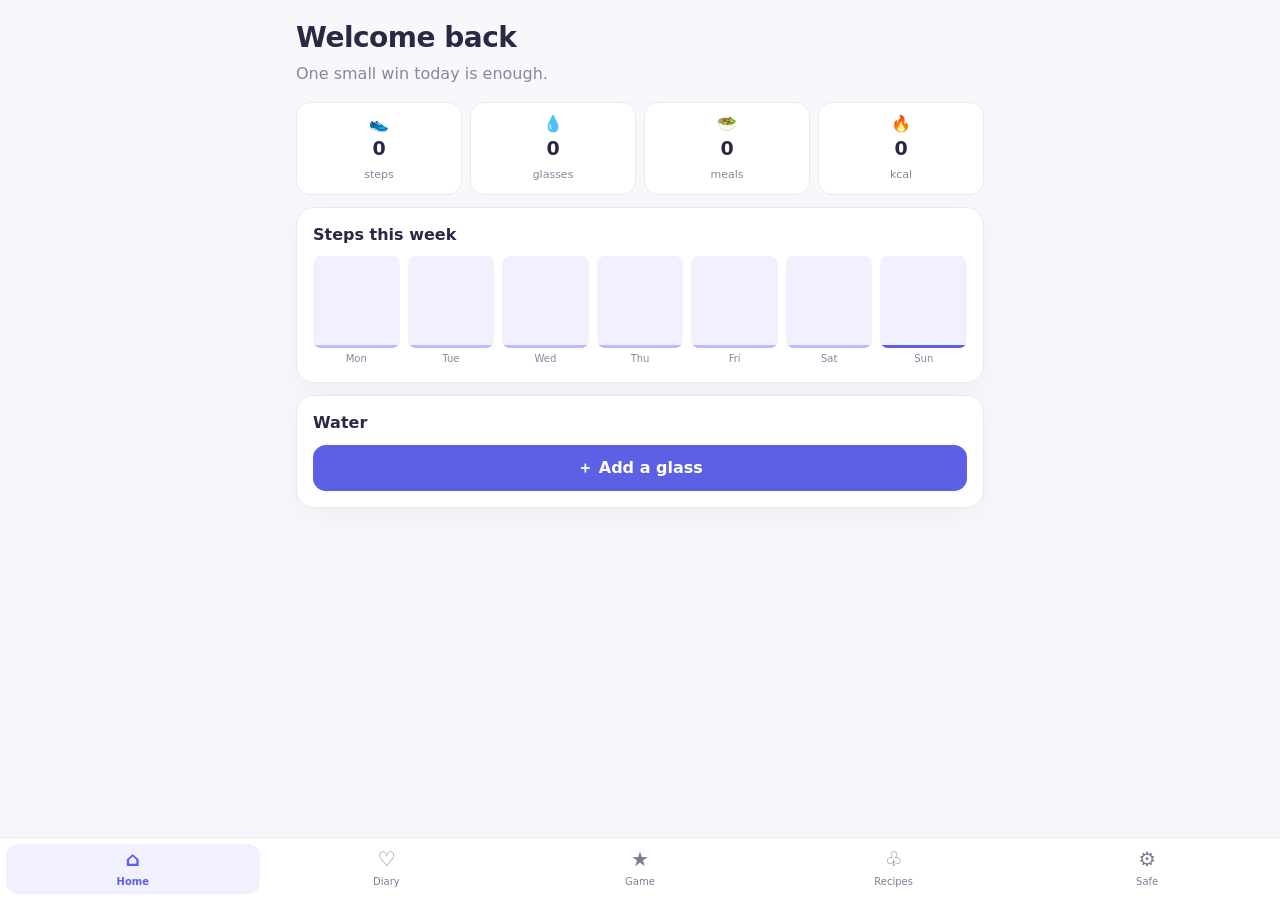
==== public/index.html @ aed7eafd "Add files via upload" ====
<!doctype html><html lang="en"><head><meta charset="utf-8">
<meta name="viewport" content="width=device-width,initial-scale=1,viewport-fit=cover">
<meta http-equiv="Content-Security-Policy" content="default-src 'none';script-src 'self';style-src 'self';img-src 'self' data:;manifest-src 'self';connect-src 'self';base-uri 'none';form-action 'none'">
<meta name="referrer" content="no-referrer"><meta name="theme-color" content="#5c60e5">
<meta name="apple-mobile-web-app-capable" content="yes"><meta name="mobile-web-app-capable" content="yes">
<meta name="apple-mobile-web-app-status-bar-style" content="default"><meta name="apple-mobile-web-app-title" content="We can do it">
<link rel="manifest" href="manifest.webmanifest"><link rel="icon" href="icon.svg"><link rel="apple-touch-icon" href="icon-180.png">
<link rel="stylesheet" href="css/style.css"><title>We can do it</title></head>
<body><main id="app"></main><div id="lock" hidden></div><nav id="tabs" aria-label="Main"></nav><div id="toast" role="status" hidden></div><script type="module" src="js/app.js"></script></body></html>
---- public/css/style.css ----
:root{--ink:#282943;--mut:#85879c;--p:#5c60e5;--lav:#f0f0ff;--line:#e9e9f2;--bg:#f8f8fc}
*{box-sizing:border-box;-webkit-tap-highlight-color:transparent}[hidden]{display:none!important}
html{-webkit-text-size-adjust:100%}button{font:inherit;cursor:pointer}
body{margin:0;background:var(--bg);color:var(--ink);font:16px/1.4 -apple-system,BlinkMacSystemFont,system-ui,sans-serif;overscroll-behavior-y:none}
#app{max-width:720px;margin:auto;padding:calc(env(safe-area-inset-top) + 18px) 16px calc(96px + env(safe-area-inset-bottom))}
h1{font-size:28px;margin:0 0 6px;letter-spacing:-.5px}h3{margin:0 0 10px;font-size:16px}.sub{color:var(--mut);margin:0 0 16px}
.card{display:block;background:#fff;border:1px solid var(--line);border-radius:18px;padding:16px;margin:0 0 12px;box-shadow:0 8px 24px #2727500d}
label{display:grid;gap:6px;margin:0 0 12px;font-size:13px;font-weight:600;color:#77788e}
input,select,textarea{font:inherit;font-size:16px;width:100%;min-height:44px;padding:10px 12px;border:1px solid var(--line);border-radius:12px;background:#fff;color:var(--ink);-webkit-appearance:none;appearance:none}
textarea{min-height:80px}input:focus-visible,textarea:focus-visible,select:focus-visible,button:focus-visible{outline:3px solid #a4a5fb;outline-offset:2px}
.btn{min-height:46px;padding:0 18px;border:0;border-radius:13px;background:var(--p);color:#fff;font-weight:700;width:100%}.btn+form,.btn+.btn{margin-top:12px}
.soft{background:var(--lav);color:var(--p)}.danger{background:#fdecec;color:#c0392b}
.stats{display:grid;grid-template-columns:repeat(4,1fr);gap:8px;margin:0 0 12px}.stat{background:#fff;border:1px solid var(--line);border-radius:14px;padding:10px 4px;text-align:center}.stat b{display:block;font-size:19px}.stat small{color:var(--mut);font-size:11px}
.week{display:flex;gap:8px;height:110px}.col{flex:1;display:grid;grid-template-rows:1fr auto;text-align:center;gap:4px}.col small{font-size:10px;color:var(--mut)}.track{display:flex;align-items:flex-end;background:var(--lav);border-radius:8px;overflow:hidden}.bar{display:block;width:100%;background:#b9bbfa}.bar.on{background:var(--p)}
.meal{display:flex;gap:12px;align-items:center;background:#fff;border:1px solid var(--line);border-radius:14px;padding:10px;margin:0 0 8px}.meal div{flex:1}.meal small{display:block;color:var(--mut)}.meal img,.ico{width:52px;height:52px;border-radius:10px;object-fit:cover;background:var(--lav);display:grid;place-items:center;font-size:22px}.x{width:44px;height:44px;border:0;background:none;font-size:24px;color:#999}
.goals{list-style:none;margin:0;padding:0;display:grid;gap:8px}.goals li{display:flex;gap:10px;align-items:center;padding:12px;border-radius:12px;background:var(--lav)}.goals .ok{background:#e6f7ec}
.map{display:grid;grid-template-columns:repeat(6,1fr);gap:6px}.tile{aspect-ratio:1;border-radius:12px;background:#f1f1fa;display:grid;place-items:center;font-size:20px;position:relative;opacity:.55}.tile small{position:absolute;top:3px;left:5px;font-size:9px;color:var(--mut)}.tile.done{background:#e6f7ec;opacity:1}.tile.today{background:var(--lav);outline:2px solid var(--p);opacity:1}.tile.missed{opacity:.8}
.badges{display:flex;justify-content:space-around;text-align:center;font-size:30px}.badges small{display:block;font-size:11px;color:var(--mut)}.off{filter:grayscale(1);opacity:.35}
.recipes{display:grid;grid-template-columns:1fr 1fr;gap:8px}.recipe{background:#fff;border:1px solid var(--line);border-radius:14px;padding:12px;content-visibility:auto;contain-intrinsic-size:130px}.recipe h3{font-size:13px;margin:6px 0}.recipe small{color:var(--mut)}
#tabs{position:fixed;inset:auto 0 0;display:grid;grid-template-columns:repeat(5,1fr);padding:6px 6px calc(6px + env(safe-area-inset-bottom));background:#ffffffeb;-webkit-backdrop-filter:blur(14px);backdrop-filter:blur(14px);border-top:1px solid var(--line)}
#tabs button{min-height:50px;border:0;border-radius:12px;background:none;color:#7d7e94;display:grid;place-items:center;padding:2px}#tabs span{font-size:20px;line-height:1}#tabs small{font-size:10px}#tabs .on{background:var(--lav);color:var(--p);font-weight:700}
.lockbox{min-height:100dvh;display:grid;align-content:center;gap:12px;max-width:340px;margin:auto;padding:24px;text-align:center}.logo{font-size:40px;color:var(--p)}
#toast{position:fixed;left:50%;transform:translateX(-50%);bottom:calc(84px + env(safe-area-inset-bottom));background:#292a45;color:#fff;padding:11px 16px;border-radius:12px;z-index:9;max-width:90vw}
@media(prefers-reduced-motion:reduce){*{scroll-behavior:auto!important;transition:none!important}}
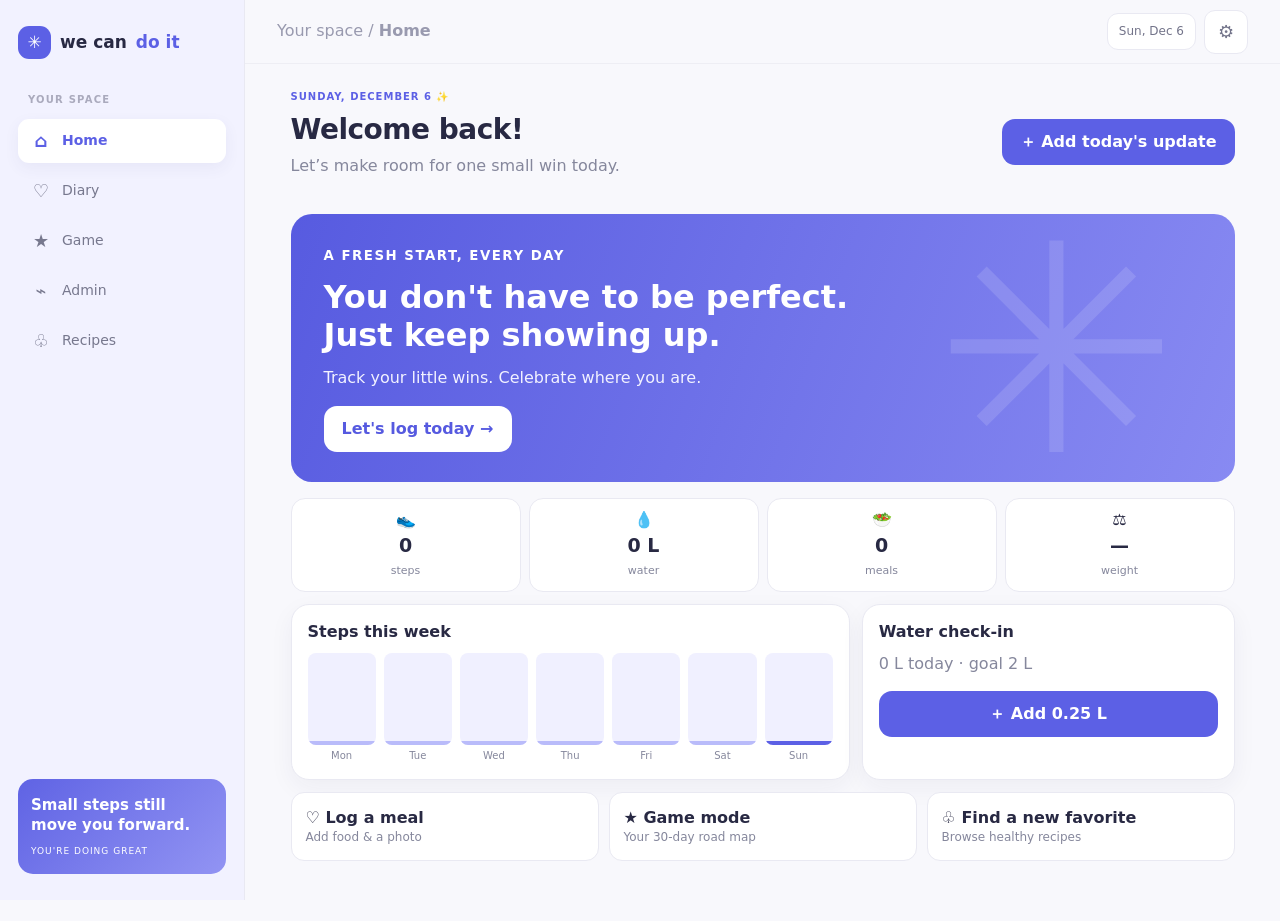
==== commit b090f97f: "Add files via upload" ====
--- a/public/index.html
+++ b/public/index.html
@@ -6,4 +6,6 @@
 <meta name="apple-mobile-web-app-status-bar-style" content="default"><meta name="apple-mobile-web-app-title" content="We can do it">
 <link rel="manifest" href="manifest.webmanifest"><link rel="icon" href="icon.svg"><link rel="apple-touch-icon" href="icon-180.png">
 <link rel="stylesheet" href="css/style.css"><title>We can do it</title></head>
-<body><main id="app"></main><div id="lock" hidden></div><nav id="tabs" aria-label="Main"></nav><div id="toast" role="status" hidden></div><script type="module" src="js/app.js"></script></body></html>
+<body><aside class="side" id="side" aria-label="Main navigation"></aside>
+<div class="main"><header class="top"><a class="mbrand"><i>✳</i>we can <b>do it</b></a><div class="crumb">Your space / <b id="crumb">Home</b></div><div class="right"><span class="pill" id="date"></span><button class="icon" data-p="me" aria-label="Safe and settings">⚙</button></div></header><main id="app"></main></div>
+<nav id="tabs" aria-label="Main"></nav><div id="toast" role="status" hidden></div><script type="module" src="js/app.js"></script></body></html>
--- a/public/css/style.css
+++ b/public/css/style.css
@@ -2,7 +2,7 @@
 *{box-sizing:border-box;-webkit-tap-highlight-color:transparent}[hidden]{display:none!important}
 html{-webkit-text-size-adjust:100%}button{font:inherit;cursor:pointer}
 body{margin:0;background:var(--bg);color:var(--ink);font:16px/1.4 -apple-system,BlinkMacSystemFont,system-ui,sans-serif;overscroll-behavior-y:none}
-#app{max-width:720px;margin:auto;padding:calc(env(safe-area-inset-top) + 18px) 16px calc(96px + env(safe-area-inset-bottom))}
+#app{max-width:1000px;margin:auto;padding:26px 28px 60px}
 h1{font-size:28px;margin:0 0 6px;letter-spacing:-.5px}h3{margin:0 0 10px;font-size:16px}.sub{color:var(--mut);margin:0 0 16px}
 .card{display:block;background:#fff;border:1px solid var(--line);border-radius:18px;padding:16px;margin:0 0 12px;box-shadow:0 8px 24px #2727500d}
 label{display:grid;gap:6px;margin:0 0 12px;font-size:13px;font-weight:600;color:#77788e}
@@ -17,8 +17,35 @@
 .map{display:grid;grid-template-columns:repeat(6,1fr);gap:6px}.tile{aspect-ratio:1;border-radius:12px;background:#f1f1fa;display:grid;place-items:center;font-size:20px;position:relative;opacity:.55}.tile small{position:absolute;top:3px;left:5px;font-size:9px;color:var(--mut)}.tile.done{background:#e6f7ec;opacity:1}.tile.today{background:var(--lav);outline:2px solid var(--p);opacity:1}.tile.missed{opacity:.8}
 .badges{display:flex;justify-content:space-around;text-align:center;font-size:30px}.badges small{display:block;font-size:11px;color:var(--mut)}.off{filter:grayscale(1);opacity:.35}
 .recipes{display:grid;grid-template-columns:1fr 1fr;gap:8px}.recipe{background:#fff;border:1px solid var(--line);border-radius:14px;padding:12px;content-visibility:auto;contain-intrinsic-size:130px}.recipe h3{font-size:13px;margin:6px 0}.recipe small{color:var(--mut)}
-#tabs{position:fixed;inset:auto 0 0;display:grid;grid-template-columns:repeat(5,1fr);padding:6px 6px calc(6px + env(safe-area-inset-bottom));background:#ffffffeb;-webkit-backdrop-filter:blur(14px);backdrop-filter:blur(14px);border-top:1px solid var(--line)}
-#tabs button{min-height:50px;border:0;border-radius:12px;background:none;color:#7d7e94;display:grid;place-items:center;padding:2px}#tabs span{font-size:20px;line-height:1}#tabs small{font-size:10px}#tabs .on{background:var(--lav);color:var(--p);font-weight:700}
 .lockbox{min-height:100dvh;display:grid;align-content:center;gap:12px;max-width:340px;margin:auto;padding:24px;text-align:center}.logo{font-size:40px;color:var(--p)}
 #toast{position:fixed;left:50%;transform:translateX(-50%);bottom:calc(84px + env(safe-area-inset-bottom));background:#292a45;color:#fff;padding:11px 16px;border-radius:12px;z-index:9;max-width:90vw}
 @media(prefers-reduced-motion:reduce){*{scroll-behavior:auto!important;transition:none!important}}
+
+.side{position:fixed;inset:0 auto 0 0;width:245px;padding:26px 18px;background:#f2f2ff;border-right:1px solid var(--line);display:flex;flex-direction:column;gap:6px;z-index:25}
+.brand,.mbrand{display:flex;align-items:center;gap:9px;font-weight:800;font-size:17px;color:var(--ink);text-decoration:none}.brand{margin:0 0 28px}.brand i,.mbrand i{width:33px;height:33px;border-radius:11px;background:var(--p);color:#fff;display:grid;place-items:center;font-style:normal}.brand b,.mbrand b{color:var(--p)}.mbrand{display:none}
+.lab{margin:0 0 6px 10px;color:#aaaabd;font-size:10px;font-weight:700;letter-spacing:1.2px}
+.side button{height:44px;padding:0 12px;border:0;border-radius:11px;background:none;color:#77788e;display:flex;align-items:center;gap:10px;text-align:left}.side span{width:22px;font-size:18px;text-align:center}.side small{font-size:14px}.side .on{background:#fff;color:var(--p);font-weight:700;box-shadow:0 5px 15px #40408010}
+.push{flex:1}.quote{padding:16px 13px;border-radius:15px;color:#fff;background:linear-gradient(135deg,#5f63e4,#9294f3)}.quote b,.quote small{display:block}.quote b{margin:0 0 10px;font-size:15px;line-height:1.35}.quote small{font-size:9px;letter-spacing:1px}
+.main{margin-left:245px;min-height:100vh}
+.top{position:sticky;top:0;z-index:10;height:64px;padding:0 32px;display:flex;align-items:center;gap:12px;background:#f8f8fced;-webkit-backdrop-filter:blur(12px);backdrop-filter:blur(12px);border-bottom:1px solid #eeeef4}.crumb{color:#999aaf}.right{margin-left:auto;display:flex;gap:8px;align-items:center}
+.pill,.icon{padding:9px 11px;border:1px solid var(--line);border-radius:11px;background:#fff;color:#73748a;font-size:12px}.icon{width:44px;height:44px;padding:0;font-size:18px}
+.hello{display:flex;justify-content:space-between;align-items:center;gap:15px;margin-bottom:20px}.hello .btn{width:auto}.eyebrow{margin:0 0 6px;color:var(--p);font-size:10px;font-weight:700;letter-spacing:1px;text-transform:uppercase}
+.hero{position:relative;overflow:hidden;min-height:210px;padding:30px 33px;border-radius:21px;color:#fff;background:linear-gradient(110deg,#575be0,#888af2);display:flex;align-items:center;margin-bottom:16px}.hero:after{content:'✳';position:absolute;right:6%;top:-65px;font-size:290px;color:#ffffff20}.hero div{position:relative;z-index:1}.hero small{font-weight:700;letter-spacing:1.5px}.hero h2{margin:12px 0;font-size:clamp(22px,3vw,32px);line-height:1.2}.hero p{margin:0 0 17px;color:#f2f2ff}.hero .btn{width:auto;background:#fff;color:#565ae0}
+.two{display:grid;grid-template-columns:1.2fr .8fr;gap:12px}.quick{display:grid;grid-template-columns:repeat(3,1fr);gap:10px}.quick button{min-height:64px;padding:14px;border:1px solid var(--line);border-radius:13px;background:#fff;text-align:left;color:var(--ink)}.quick b,.quick small{display:block}.quick small{color:var(--mut);font-size:12px}
+#tabs{display:none}.locked .side,.locked .main{display:none}#print{display:none}
+@media(max-width:930px){.side{width:205px}.main{margin-left:205px}.two{grid-template-columns:1fr}.recipes{grid-template-columns:repeat(3,1fr)}}
+@media(max-width:700px){.side{display:none}.main{margin:0}.top{height:calc(58px + env(safe-area-inset-top));padding:env(safe-area-inset-top) 12px 0}.mbrand{display:flex;font-size:13px}.mbrand i{width:26px;height:26px;border-radius:8px;font-size:14px}.crumb{display:none}
+ #app{padding:16px 12px calc(92px + env(safe-area-inset-bottom))}.hello{display:block}.hello .btn{width:100%;margin-top:12px}.hero{min-height:180px;padding:20px;border-radius:16px}.hero:after{right:-45px;top:-35px;font-size:220px}.hero p{max-width:260px}.hero .btn{width:100%}.two,.quick{grid-template-columns:1fr}.recipes{grid-template-columns:1fr 1fr}
+ #tabs{position:fixed;inset:auto 0 0;z-index:20;display:grid;grid-template-columns:repeat(5,1fr);gap:3px;padding:6px 6px calc(6px + env(safe-area-inset-bottom));background:#ffffffef;-webkit-backdrop-filter:blur(14px);backdrop-filter:blur(14px);border-top:1px solid var(--line)}.locked #tabs{display:none}
+ #tabs button{min-height:50px;border:0;border-radius:10px;background:none;color:#7d7e94;display:grid;place-items:center;padding:2px}#tabs span{font-size:20px;line-height:1}#tabs small{font-size:10px}#tabs .on{background:var(--lav);color:var(--p);font-weight:700}}
+@media print{.side,.top,#tabs,#toast,#app>:not(#print){display:none!important}.main{margin:0}#app{padding:0}#print{display:table;width:100%;border-collapse:collapse;font:11px sans-serif}#print th,#print td{border:1px solid #ccc;padding:4px;text-align:left}}
+
+.btn+label,.btn+.btn{margin-top:12px}.card .meal{margin-top:10px}.sec{font-size:18px;margin:24px 0 10px}
+.recipes{grid-template-columns:repeat(auto-fill,minmax(160px,1fr))}
+.rcard{padding:0;overflow:hidden;text-align:left;border:1px solid var(--line);border-radius:14px;background:#fff;color:var(--ink);content-visibility:auto;contain-intrinsic-size:210px}
+.pic{display:grid;place-items:center;width:100%;aspect-ratio:4/3;object-fit:cover;background:var(--lav);font-size:42px;border-radius:12px}.rcard .pic{border-radius:0}
+.rcard h3{font-size:13px;margin:8px 10px 2px}.rcard small{display:block;margin:0 10px 10px;color:var(--mut)}
+.how{padding-left:20px;margin:0;display:grid;gap:8px}ul.how{list-style:disc}.rt{margin-top:14px}.card .pic+label{margin-top:12px}
+.nav2{display:flex;align-items:center;justify-content:space-between;gap:8px;margin:0 0 12px}.nav2 button{width:44px;height:44px;border:1px solid var(--line);border-radius:12px;background:#fff;font-size:22px}.nav2 button:disabled{opacity:.35}
+.dcard{background:#fff;border:1px solid var(--line);border-radius:14px;padding:12px 14px;margin:0 0 8px}.dcard p{margin:6px 0 0}.dcard .m{color:var(--mut);font-size:13px}.dh{display:flex;gap:8px;align-items:baseline}.dh small{color:var(--mut)}.dh span{margin-left:auto}.off2{opacity:.5}
+details.card summary{font-weight:700;min-height:44px;display:flex;align-items:center;cursor:pointer}
